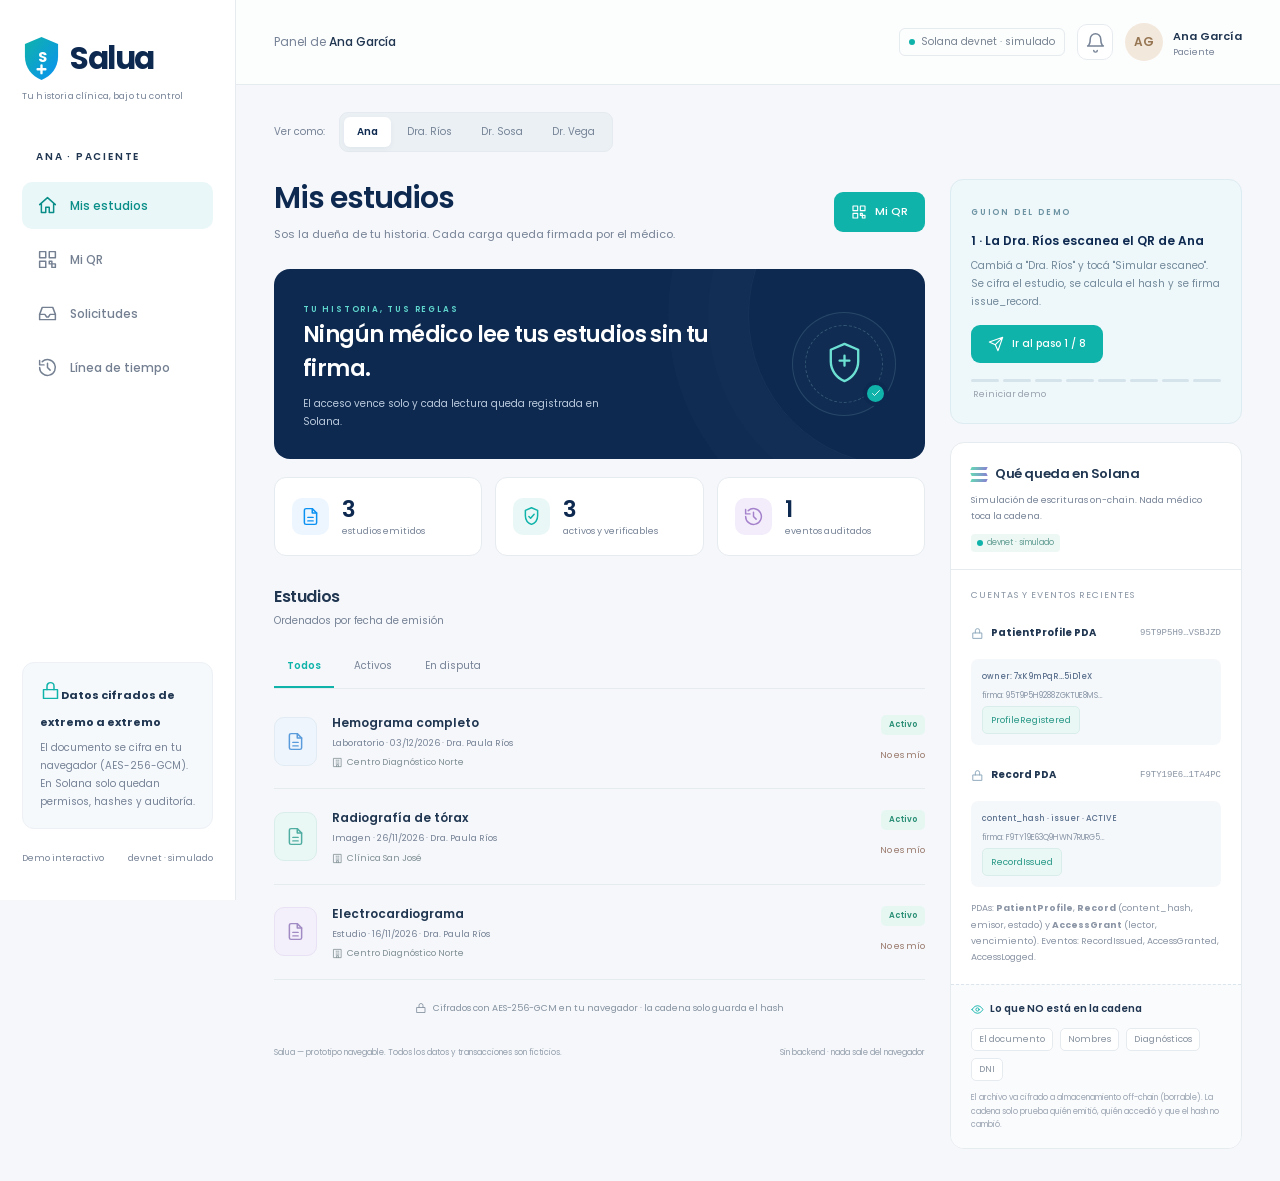
==== demo/index.html @ 9f6a24ac "feat(demo): add Salua clickable prototype for the jury" ====
<!doctype html>
<html lang="es">
<head>
  <meta charset="utf-8">
  <meta name="viewport" content="width=device-width, initial-scale=1">
  <meta name="theme-color" content="#0D2950">
  <meta name="description" content="Salua. Tu historia clínica, bajo tu control. Prototipo interactivo con datos ficticios.">
  <title>Salua · Tu historia clínica, bajo tu control</title>
  <link rel="preconnect" href="https://fonts.googleapis.com">
  <link rel="preconnect" href="https://fonts.gstatic.com" crossorigin>
  <link href="https://fonts.googleapis.com/css2?family=Poppins:wght@400;500;600;700;800&display=swap" rel="stylesheet">
  <link rel="stylesheet" href="styles.css">
  <script src="app.js" defer></script>
</head>
<body>
  <a class="skip-link" href="#main">Ir al contenido</a>
  <div id="app"></div>
  <div id="toast" role="status" aria-live="polite"></div>
  <dialog id="modal" aria-labelledby="modal-title"></dialog>
  <noscript>Activá JavaScript para recorrer el demo de Salua. No se envía ningún dato a un servidor.</noscript>
</body>
</html>
---- demo/styles.css ----
:root{--navy:#0D2950;--blue:#0B91F2;--teal:#0FB3AA;--ink:#203651;--muted:#778397;--line:#e6ebf0;--bg:#f5f7fa;--red:#bd4656;--shadow:0 8px 32px #183c6710;font-family:Poppins,Arial,sans-serif;color:var(--ink);font-size:14px;background:var(--bg)}
*{box-sizing:border-box}body{margin:0}button,input,select{font:inherit}button,a,input,select{-webkit-tap-highlight-color:transparent}button,a{touch-action:manipulation}button{cursor:pointer}button:disabled{cursor:wait;opacity:.6}a{color:var(--blue);text-decoration:none}button:focus-visible,a:focus-visible,summary:focus-visible{outline:3px solid var(--blue);outline-offset:4px}button{border:0}h1,h2,h3,p{margin:0}h1{font-size:30px;line-height:1.3;letter-spacing:-1px;color:var(--navy);font-weight:600}h2{font-size:18px;font-weight:600;letter-spacing:-.4px}h3{font-size:14px;font-weight:600}p{line-height:1.8}small{font-size:11px}svg{vertical-align:middle;flex-shrink:0}.icon{width:21px;height:21px;fill:none;stroke:currentColor;stroke-width:1.7;stroke-linecap:round;stroke-linejoin:round}.muted{color:var(--muted)}.eyebrow{font-size:10px;text-transform:uppercase;letter-spacing:1.8px;font-weight:600}.row{display:flex;align-items:center;gap:12px}.between{justify-content:space-between}.stack{display:grid;gap:16px}.spaced{margin-top:24px}.mono{font-family:Consolas,monospace;overflow-wrap:anywhere}.shell{display:grid;grid-template-columns:236px minmax(0,1fr);min-height:100vh}.sidebar{background:white;border-right:1px solid var(--line);padding:35px 22px;display:flex;flex-direction:column;position:sticky;top:0;height:100vh}.brand{display:flex;align-items:center;gap:9px;color:var(--navy);font-size:31px;font-weight:700;letter-spacing:-1.5px}.brand svg{width:39px;height:45px}.brand-tag{font-size:9px;color:var(--muted);letter-spacing:.15px;margin-top:8px}.workspace-label{margin:46px 14px 17px}.nav{display:grid;gap:7px}.nav button{display:flex;align-items:center;gap:12px;text-align:left;background:none;color:#748092;padding:13px 15px;border-radius:10px;font-size:12px;font-weight:500}.nav button.active{background:#eaf7f8;color:#098d88}.nav button:hover{background:#f0f6f9}.nav .count{margin-left:auto;border-radius:5px;padding:1px 6px;background:var(--teal);color:white;font-size:10px}.sidebar-bottom{margin-top:auto;padding-top:24px}.privacy-note{background:#f5f9fc;border:1px solid #edf1f5;padding:17px;border-radius:12px}.privacy-note .icon{color:var(--teal);margin-bottom:10px}.privacy-note p{font-size:10px;margin-top:7px;color:var(--muted)}.sidebar-foot{font-size:9px;color:var(--muted);display:flex;justify-content:space-between;margin-top:23px}.topbar{height:85px;background:#ffffffbd;border-bottom:1px solid var(--line);padding:0 38px;display:flex;align-items:center;justify-content:space-between;gap:14px}.topbar-title{font-size:12px;color:var(--muted)}.topbar-title strong{color:var(--ink);font-weight:500}.demo-badge{display:inline-flex;align-items:center;gap:6px;color:#788492;font-size:10px;border:1px solid var(--line);padding:5px 9px;border-radius:6px;white-space:nowrap}.dot{width:6px;height:6px;border-radius:100%;background:var(--teal);display:inline-block}.avatar{width:38px;height:38px;display:grid;place-items:center;background:#f3e8dc;color:#967652;border-radius:50%;font-size:12px;font-weight:600;flex-shrink:0}.avatar.doctor{background:#e7effd;color:#5682c0}.identity{display:flex;align-items:center;gap:10px}.identity strong{font-size:11px;font-weight:600}.identity small{display:block;color:var(--muted);font-size:9px}.icon-btn{width:36px;height:36px;border:1px solid var(--line);background:white;border-radius:10px;display:grid;place-items:center;color:var(--muted);position:relative}.notification-dot{position:absolute;right:6px;top:5px;background:var(--teal);width:7px;height:7px;border-radius:100%;border:2px solid white}.content{max-width:1540px;margin:auto;padding:27px 38px 32px}.role-bar{display:flex;align-items:center;gap:14px;margin-bottom:27px}.role-switch{display:flex;background:#eaf0f4;border:1px solid #e4eaf0;border-radius:9px;padding:4px;gap:3px;flex-wrap:wrap}.role-switch button{padding:7px 13px;border-radius:6px;background:transparent;font-size:10px;color:#768497;white-space:nowrap}.role-switch button.selected{color:var(--navy);background:white;box-shadow:0 2px 6px #10274e0b;font-weight:600}.role-label{font-size:10px;color:var(--muted)}.layout{display:grid;grid-template-columns:minmax(0,1fr) 292px;gap:25px;align-items:start}.main-column{min-width:0}.heading{display:flex;align-items:center;justify-content:space-between;gap:12px;margin-bottom:24px}.heading p{font-size:11px;color:var(--muted);margin-top:7px}.button{display:inline-flex;justify-content:center;align-items:center;gap:8px;padding:11px 17px;border-radius:9px;font-size:11px;font-weight:500;background:var(--navy);color:white;line-height:1.6}.button .icon{width:16px;height:16px}.button.teal{background:var(--teal)}.button.secondary{background:white;color:var(--ink);border:1px solid var(--line)}.button.light{background:#e9f8f7;color:#008e89}.button.danger{background:#fff1f2;color:var(--red)}.button:hover{filter:brightness(.96);transform:translateY(-1px)}.button.full{width:100%}.text-button{background:none;color:var(--blue);padding:5px 0;font-size:10px}.hero{border-radius:16px;background:var(--navy);padding:28px 29px;color:white;position:relative;overflow:hidden;min-height:172px;display:flex;align-items:center;justify-content:space-between;gap:20px}.hero:after{content:'';position:absolute;width:300px;height:300px;border:1px solid #ffffff0b;border-radius:50%;right:-125px;top:-105px;box-shadow:0 0 0 40px #ffffff03,0 0 0 80px #ffffff03}.hero h2{color:white;font-size:22px;line-height:1.55;letter-spacing:-.6px}.hero p{font-size:10px;color:#b9c9dc;max-width:300px;margin-top:9px}.hero .eyebrow{color:#60d8ce;font-size:8px;margin-bottom:12px}.shield-orbit{width:104px;height:104px;border-radius:50%;border:1px solid #a9e5e526;display:grid;place-items:center;position:relative;flex-shrink:0;background:#ffffff04}.shield-orbit:before{content:'';position:absolute;inset:12px;border:1px dashed #a9e5e53d;border-radius:50%}.shield-orbit>.icon{width:47px;height:47px;stroke:#6ce0d2;stroke-width:1.2}.shield-check{position:absolute;bottom:9px;right:7px;background:var(--teal);border:4px solid var(--navy);border-radius:50%;width:25px;height:25px;display:grid;place-items:center}.shield-check .icon{width:12px;height:12px}.stats{display:grid;grid-template-columns:repeat(3,1fr);gap:13px;margin:18px 0 28px}.stat{background:white;border:1px solid var(--line);border-radius:12px;padding:17px;display:flex;gap:13px;align-items:center}.stat-icon{background:#edf6ff;border-radius:10px;width:37px;height:37px;display:grid;place-items:center;color:var(--blue);flex-shrink:0}.stat:nth-child(2) .stat-icon{background:#e9f8f6;color:var(--teal)}.stat:nth-child(3) .stat-icon{background:#f3edfb;color:#a582cc}.stat strong{font-size:23px;line-height:1.3;font-weight:600;color:var(--navy)}.stat small{display:block;color:var(--muted);font-size:9px}.section-head{display:flex;align-items:center;justify-content:space-between;gap:12px;margin-bottom:17px}.section-head h2{font-size:16px}.section-head p{font-size:10px;color:var(--muted);margin-top:3px}.filter-bar{display:flex;align-items:center;gap:7px;border-bottom:1px solid var(--line);margin-bottom:5px}.filter{padding:11px 13px 12px;color:var(--muted);font-size:10px;background:none;border-bottom:2px solid transparent}.filter.active{color:var(--teal);border-color:var(--teal);font-weight:600}.record{display:flex;gap:15px;align-items:center;padding:19px 0;border-bottom:1px solid var(--line)}.record-icon{width:43px;height:49px;border:1px solid #e2ebf4;border-radius:10px;background:#eef5fd;display:grid;place-items:center;color:#5a9bdb;flex-shrink:0}.record-icon.teal{background:#eaf8f5;color:#50ada2;border-color:#d9eeea}.record-icon.purple{background:#f3effb;color:#a18bc4;border-color:#e9e1f4}.record-info{min-width:0;flex:1}.record-info h3{font-size:12px;line-height:1.6}.record-info p{font-size:9px;color:var(--muted);margin-top:3px}.record-info .origin{display:flex;align-items:center;gap:4px;font-size:9px;margin-top:5px;color:#819096}.origin .icon{width:11px;height:11px}.record-actions{display:grid;justify-items:end;gap:9px}.status{font-size:8px;font-weight:600;padding:4px 8px;border-radius:5px;display:inline-flex;align-items:center;gap:4px;letter-spacing:.25px;white-space:nowrap}.status.active{background:#e6f7f1;color:#298e75}.status.disputed{background:#fff4df;color:#b28530}.status.voided{background:#edf0f3;color:#88919e}.status.denied,.status.expired{background:#fcebef;color:#b9475c}.record-actions .text-button{font-size:9px;color:#9a7a6d}.card{border:1px solid var(--line);background:white;border-radius:13px;padding:23px;box-shadow:0 2px 5px #15396202}.security-strip{font-size:9px;color:#8592a0;display:flex;align-items:center;justify-content:center;gap:6px;margin-top:20px}.security-strip .icon{width:12px;height:12px}.rail{display:grid;gap:18px}.chain-card{background:white;border:1px solid var(--line);border-radius:14px;overflow:hidden}.chain-head{padding:21px 20px 17px;border-bottom:1px solid var(--line)}.chain-head h2{font-size:13px;display:flex;align-items:center;gap:8px}.solana{display:grid;gap:3px;width:16px}.solana i{height:3px;background:linear-gradient(100deg,#66d7b5,#8883d2);transform:skew(-25deg)}.solana i:nth-child(2){transform:skew(25deg)}.chain-head p{font-size:9px;color:var(--muted);margin-top:8px}.network{font-size:8px;color:#629d93;background:#edf8f4;border-radius:4px;padding:3px 6px;display:inline-flex;gap:4px;align-items:center;margin-top:10px}.chain-body{padding:19px 20px}.chain-subtitle{font-size:9px;letter-spacing:1px;color:#8995a4;text-transform:uppercase;margin-bottom:14px}.chain-row{display:flex;align-items:center;justify-content:space-between;gap:8px;font-size:10px;padding:9px 0}.chain-row .icon{width:13px;height:13px;color:#8aa5b9}.chain-row .mono{font-size:9px;color:#8994a3}.hash-box{background:#f5f8fb;padding:11px;border-radius:7px;margin:9px 0 13px;font-size:8px;color:#8a97a8;line-height:1.8}.hash-box strong{display:block;color:#5a708d;font-weight:500;margin-bottom:4px}.event-pill{background:#eaf8f5;border:1px solid #d9eeea;color:#289887;display:inline-block;padding:5px 8px;border-radius:5px;font-size:9px;margin:3px 2px 0 0}.chain-outside{border-top:1px dashed #dce4ec;padding:16px 20px;background:#fafbfd}.chain-outside h3{font-size:10px;display:flex;align-items:center;gap:6px}.chain-outside h3 .icon{width:13px;height:13px;color:var(--teal)}.excluded{display:flex;flex-wrap:wrap;gap:7px;margin-top:11px}.excluded span{font-size:9px;color:#87929f;background:white;border:1px solid var(--line);border-radius:5px;padding:4px 7px}.chain-outside p{font-size:8px;color:#9ba5b2;line-height:1.7;margin-top:10px}.chain-caption{font-size:9px;color:#8b95a5;line-height:1.8;margin-top:12px}.guide{background:#eef7fa;border:1px solid #ddecf1;border-radius:13px;padding:20px}.guide .eyebrow{font-size:8px;color:#6b93a2}.guide h3{font-size:12px;margin:11px 0 7px;color:var(--navy)}.guide p{font-size:10px;color:#738a9b;line-height:1.8}.guide .button{margin-top:14px;font-size:10px}.guide-track{display:flex;gap:4px;margin-top:16px}.guide-track i{height:3px;flex:1;border-radius:2px;background:#d5e3eb}.guide-track i.done{background:var(--teal)}.reset{font-size:9px;color:#98a3ae;text-align:center;background:none;padding:2px}.footer{font-size:8px;color:#95a0ad;display:flex;justify-content:space-between;margin-top:31px;gap:12px}.request-banner{margin:16px 0;background:#eaf8f5;border:1px solid #cbeae3;border-radius:10px;padding:13px 16px;display:flex;align-items:center;gap:12px}.request-banner p{font-size:10px;flex:1}.request-banner .icon{color:var(--teal);width:19px}.qr-grid{display:grid;grid-template-columns:1fr 1fr;gap:20px}.qr-card{text-align:center}.qr-code{width:190px;height:190px;margin:22px auto 12px;padding:10px;border:1px solid var(--line);border-radius:12px;background:white;display:grid;place-items:center}.qr-code svg{width:100%;height:100%}.short-code{font-size:29px;letter-spacing:7px;font-weight:600;color:var(--navy);margin:15px 0 8px}.timer-pill{display:inline-flex;align-items:center;gap:6px;background:#eaf8f6;color:#279687;font-size:10px;padding:6px 10px;border-radius:8px}.wallet{background:#f5f8fb;border-radius:8px;padding:14px;font-size:10px;color:#678098;margin-top:19px;text-align:left}.wallet .mono{display:block;font-size:10px;margin-top:6px;line-height:1.8}.info-list{list-style:none;padding:0;margin:20px 0;display:grid;gap:22px}.info-list li{display:flex;align-items:flex-start;gap:12px}.step-number{width:24px;height:24px;display:grid;place-items:center;border-radius:50%;background:#eaf5fb;color:var(--blue);font-size:10px;flex-shrink:0}.info-list h3{font-size:11px}.info-list p{font-size:10px;color:var(--muted);margin-top:4px}.notice{padding:13px 15px;border-radius:9px;background:#eef7fd;color:#51779a;font-size:10px;line-height:1.8;display:flex;align-items:flex-start;gap:10px}.notice.warning{background:#fff5e6;color:#a57c36}.notice.error{background:#fff0f2;color:var(--red)}.notice.success{background:#e9f8f3;color:#2d9380}.notice .icon{width:17px;height:17px;margin-top:2px}.form-label{display:block;font-size:11px;font-weight:500;margin:17px 0 9px}input,select{width:100%;border:1px solid #dbe5ed;border-radius:8px;background:#fafcfd;padding:12px 13px;color:var(--navy);font-size:12px}input:focus,select:focus{outline:2px solid #0b91f240;border-color:var(--blue)}.scan-box{margin:20px 0;border:1px dashed #a9cadf;border-radius:12px;text-align:center;padding:30px 18px;background:#f8fbfd}.scan-box>.icon{width:45px;height:45px;color:#83aac9;margin-bottom:12px}.scan-box p{font-size:10px;color:var(--muted);margin:8px 0 18px}.patient-match{padding:13px;background:#f2faf7;border:1px solid #d8eee5;border-radius:9px;display:flex;align-items:center;gap:12px}.patient-match p{font-size:10px;color:var(--muted)}.sample-choice{display:flex;align-items:center;gap:12px;width:100%;padding:16px;border:1px dashed #adcfdf;border-radius:10px;background:#f6fbfd;text-align:left;color:var(--ink);margin:15px 0}.sample-choice .icon{color:var(--blue);width:30px;height:30px}.sample-choice strong{font-size:11px;display:block}.sample-choice small{font-size:9px;color:var(--muted)}.sample-choice.chosen{border-style:solid;border-color:var(--teal);background:#f0fbf8}.processing{padding:18px;background:#f8fbfd;border:1px solid var(--line);border-radius:10px;margin-top:16px}.processing-step{font-size:11px;display:flex;gap:9px;align-items:center;padding:9px 0;color:var(--muted)}.processing-step.current{color:var(--blue)}.processing-step.complete{color:#23967f}.processing-step .icon{width:16px;height:16px}.spinner{width:15px;height:15px;border:2px solid #cee5f4;border-top-color:var(--blue);border-radius:50%;animation:spin .7s linear infinite;flex-shrink:0}@keyframes spin{to{transform:rotate(360deg)}}.request-card{padding:21px;border:1px solid var(--line);background:white;border-radius:12px}.request-card .identity strong{font-size:12px}.request-card .identity small{font-size:10px;margin-top:3px}.request-card .record-reference{font-size:11px;margin:18px 0 12px;padding:12px;background:#f7f9fb;border-radius:7px}.durations{display:flex;gap:7px;margin:10px 0 17px}.duration{flex:1;padding:9px;border:1px solid var(--line);border-radius:7px;background:white;color:var(--muted);font-size:11px}.duration.selected{color:#058e86;background:#eaf9f5;border-color:#7dcdc0}.empty{padding:40px 25px;text-align:center;background:white;border:1px solid var(--line);border-radius:12px}.empty>.icon{width:35px;height:35px;color:var(--teal);margin-bottom:16px}.empty h3{margin-bottom:9px}.empty p{font-size:11px;color:var(--muted);max-width:350px;margin:auto}.empty .button{margin-top:20px}.timeline{padding:4px 0}.timeline-item{position:relative;display:flex;gap:17px;padding-bottom:24px}.timeline-item:not(:last-child):before{content:'';position:absolute;width:1px;background:var(--line);left:17px;top:35px;bottom:0}.timeline-icon{width:35px;height:35px;background:#eaf8f5;color:var(--teal);border-radius:50%;display:grid;place-items:center;flex-shrink:0}.timeline-icon .icon{width:15px;height:15px}.timeline-content{flex:1;padding-top:4px}.timeline-content h3{font-size:11px}.timeline-content p{font-size:10px;color:var(--muted);margin:4px 0}.timeline-content time{font-size:9px;color:#96a2b0}.timeline-content .text-button{display:block;font-size:9px}.viewer-top{display:flex;justify-content:space-between;align-items:center;gap:12px;margin-bottom:16px}.viewer-top h2{font-size:15px}.document{position:relative;background:white;border:1px solid #dee5ed;border-radius:8px;overflow:hidden;max-width:680px;margin:18px auto;user-select:none}.document img{display:block;width:100%;pointer-events:none}.watermarks{position:absolute;inset:0;display:flex;flex-direction:column;justify-content:space-around;overflow:hidden;pointer-events:none}.watermarks span{font-size:13px;font-weight:600;color:#0d295024;transform:rotate(-24deg);white-space:nowrap;text-align:center}.document-footer{position:absolute;bottom:0;left:0;right:0;background:#eaf3fce8;text-align:center;font-size:8px;color:#477295;padding:8px}.issuer-details{display:grid;grid-template-columns:1fr 1fr;gap:15px;background:#f7fafc;padding:17px;border-radius:9px;margin-top:15px}.issuer-details dt{font-size:9px;color:var(--muted);margin-bottom:5px}.issuer-details dd{margin:0;font-size:10px}.integrity-block{padding:40px 20px;background:#fff4f5;border:1px solid #f0c7d1;border-radius:10px;text-align:center;margin:18px 0}.integrity-block .icon{width:40px;height:40px;color:var(--red);margin-bottom:14px}.integrity-block h2{color:var(--red);font-size:19px}.integrity-block p{font-size:11px;color:#9a6671;margin-top:10px}.demo-tools{margin-top:20px;border-top:1px solid var(--line);padding-top:16px}.demo-tools summary{cursor:pointer;font-size:10px;color:#8c98a8}.demo-tools .row{margin-top:13px;flex-wrap:wrap}.check-label{display:flex;align-items:center;gap:8px;font-size:10px;color:var(--red)}.check-label input{width:16px;height:16px;accent-color:var(--red)}.access-card{margin-top:17px;padding:15px;background:#f5fafc;border-radius:9px;font-size:10px}.access-card .button{margin-top:12px}.verified{color:#219c90;font-size:9px;display:inline-flex;align-items:center;gap:4px}.verified .icon{width:12px;height:12px}.skip-link{position:fixed;top:-60px;left:12px;background:var(--navy);color:white;padding:12px;z-index:100}.skip-link:focus{top:12px}#toast{position:fixed;bottom:24px;left:50%;transform:translate(-50%,20px);opacity:0;pointer-events:none;transition:.25s;background:var(--navy);color:white;border-radius:11px;padding:14px 20px;box-shadow:var(--shadow);z-index:100;font-size:11px;width:max-content;max-width:calc(100vw - 30px)}#toast.visible{opacity:1;transform:translate(-50%,0)}dialog{border:1px solid var(--line);border-radius:16px;padding:27px;max-width:530px;width:calc(100% - 30px);color:var(--ink);box-shadow:0 25px 100px #0d295033}dialog::backdrop{background:#0d295066;backdrop-filter:blur(4px)}dialog h2{margin-bottom:14px}dialog p{font-size:11px}dialog .row{margin-top:20px;justify-content:flex-end}dialog pre{white-space:pre-wrap;overflow-wrap:anywhere;font-size:10px;background:#f5f8fb;padding:15px;border-radius:8px;max-height:45vh;overflow:auto}dialog a{font-size:10px}.mobile-brand{display:none}.session-note{font-size:9px;color:var(--muted);line-height:1.8;margin-top:12px}.new-tag{font-size:8px;color:var(--blue);margin-left:7px}.link-inline{background:none;font-size:10px;color:var(--blue);padding:0}.mobile-chain{display:none}
@media(min-width:1600px){.content{padding-top:37px}.layout{grid-template-columns:minmax(0,1fr) 320px;gap:32px}.hero{min-height:190px}.record{padding:23px 0}}
@media(max-width:1200px){.shell{grid-template-columns:198px minmax(0,1fr)}.sidebar{padding:30px 15px}.content{padding:25px}.topbar{padding:0 25px}.layout{grid-template-columns:minmax(0,1fr) 252px;gap:18px}.chain-body,.chain-head{padding:17px 15px}.chain-outside{padding:15px}.stat{padding:13px;gap:8px}.stat-icon{width:30px;height:30px}.stat small{font-size:8px}.hero{padding:23px}.hero h2{font-size:20px}.qr-grid{grid-template-columns:1fr}.role-switch button{padding:7px 10px}}
@media(max-width:1020px){.shell{grid-template-columns:180px minmax(0,1fr)}.sidebar{padding:27px 12px}.brand{font-size:27px}.brand-tag{font-size:8px}.layout{grid-template-columns:1fr}.rail{grid-template-columns:1fr 1fr;align-items:start;margin-top:8px}.rail .reset{grid-column:1/-1}.chain-card{grid-row:span 2}.guide{position:sticky;top:20px}.role-bar{gap:8px}.role-label{display:none}.qr-grid{grid-template-columns:1fr 1fr}.heading h1{font-size:27px}.content{max-width:900px}.topbar-title{font-size:10px}}
@media(max-width:700px){.shell{display:block}.sidebar{position:fixed;top:auto;bottom:0;height:66px;width:100%;z-index:30;padding:5px 7px 7px;border-top:1px solid var(--line);border-right:0;background:#fffffff5;backdrop-filter:blur(15px)}.sidebar>.brand,.sidebar>.brand-tag,.workspace-label,.sidebar-bottom{display:none}.nav{display:flex;justify-content:space-around;gap:0;height:100%}.nav button{flex-direction:column;justify-content:center;gap:3px;padding:5px 9px;font-size:8px;position:relative;flex:1;max-width:130px}.nav button .icon{width:20px;height:20px}.nav .count{position:absolute;top:1px;right:23%;font-size:7px}.topbar{height:73px;padding:0 19px;background:white}.topbar-title{display:none}.mobile-brand{display:flex;font-size:26px}.mobile-brand svg{width:31px;height:36px}.topbar .identity strong{font-size:9px}.topbar .identity small{font-size:8px}.topbar .identity{gap:7px}.topbar .avatar{width:31px;height:31px;font-size:10px}.topbar .demo-badge{display:none}.topbar>.row{gap:10px}.icon-btn{width:32px;height:32px}.content{padding:20px 18px 89px}.role-bar{margin-bottom:24px;display:block}.role-switch{width:100%;justify-content:space-between;gap:0;padding:4px}.role-switch button{font-size:9px;padding:7px 9px;flex:1}.heading{margin-bottom:19px;align-items:flex-start}.heading h1{font-size:26px}.heading p{font-size:10px;max-width:235px}.heading>.button{padding:10px;font-size:10px;white-space:nowrap}.hero{padding:22px;min-height:166px;gap:10px}.hero h2{font-size:20px}.hero p{font-size:9px;max-width:225px}.hero .eyebrow{font-size:7px;letter-spacing:1.3px}.shield-orbit{width:76px;height:76px}.shield-orbit>.icon{width:34px;height:34px}.shield-orbit:before{inset:8px}.shield-check{bottom:2px;right:2px;width:22px;height:22px}.stats{gap:8px;margin:14px 0 25px}.stat{padding:12px 10px;display:block}.stat-icon{width:26px;height:26px;border-radius:7px;margin-bottom:9px}.stat-icon .icon{width:16px;height:16px}.stat strong{font-size:23px}.stat small{font-size:8px;line-height:1.5}.section-head h2{font-size:15px}.record{gap:11px;padding:18px 0}.record-icon{width:35px;height:42px;border-radius:8px}.record-icon .icon{width:19px}.record-info h3{font-size:10px}.record-info p{font-size:8px}.record-info .origin{font-size:8px}.record-actions{gap:7px}.status{font-size:7px;padding:4px 6px}.record-actions .text-button{font-size:8px}.filter{padding:10px 12px;font-size:9px}.footer{flex-direction:column;gap:7px;font-size:8px;margin-top:24px}.rail{grid-template-columns:1fr;gap:15px;margin-top:16px}.guide{position:static;grid-row:1;padding:18px}.chain-card{grid-row:auto}.guide h3{margin-top:8px}.chain-head{padding:18px}.chain-body{padding:15px 18px}.chain-outside{padding:16px 18px}.chain-head h2{font-size:14px}.chain-row{font-size:11px}.chain-row .mono{font-size:10px}.hash-box{font-size:10px}.guide p{font-size:11px}.qr-grid{grid-template-columns:1fr}.card{padding:19px}.request-card{padding:17px}.request-card>.row.between{align-items:flex-start;gap:5px}.request-card .identity strong{font-size:10px}.request-card .identity small{font-size:8px}.request-card .identity{gap:9px}.viewer-top{align-items:flex-start}.viewer-top h2{font-size:13px}.viewer-top .timer-pill{font-size:8px;white-space:nowrap}.issuer-details{gap:12px;padding:13px}.issuer-details dd{font-size:9px}.watermarks span{font-size:9px}.document-footer{font-size:6px;padding:5px}.request-banner{padding:12px}.request-banner .button{font-size:9px;padding:8px 10px}.security-strip{font-size:8px}.mobile-chain{display:inline-flex;font-size:9px;margin-left:auto;background:none;color:#8393a4;align-items:center;gap:5px}.mobile-chain .icon{width:12px;height:12px}#toast{bottom:80px}.short-code{font-size:30px}.notice{font-size:10px}.new-tag{font-size:7px;margin-left:3px}}
@media(prefers-reduced-motion:reduce){*,*:before,*:after{animation-duration:.01ms!important;transition:none!important;scroll-behavior:auto!important}}
@media print{body{display:none}}
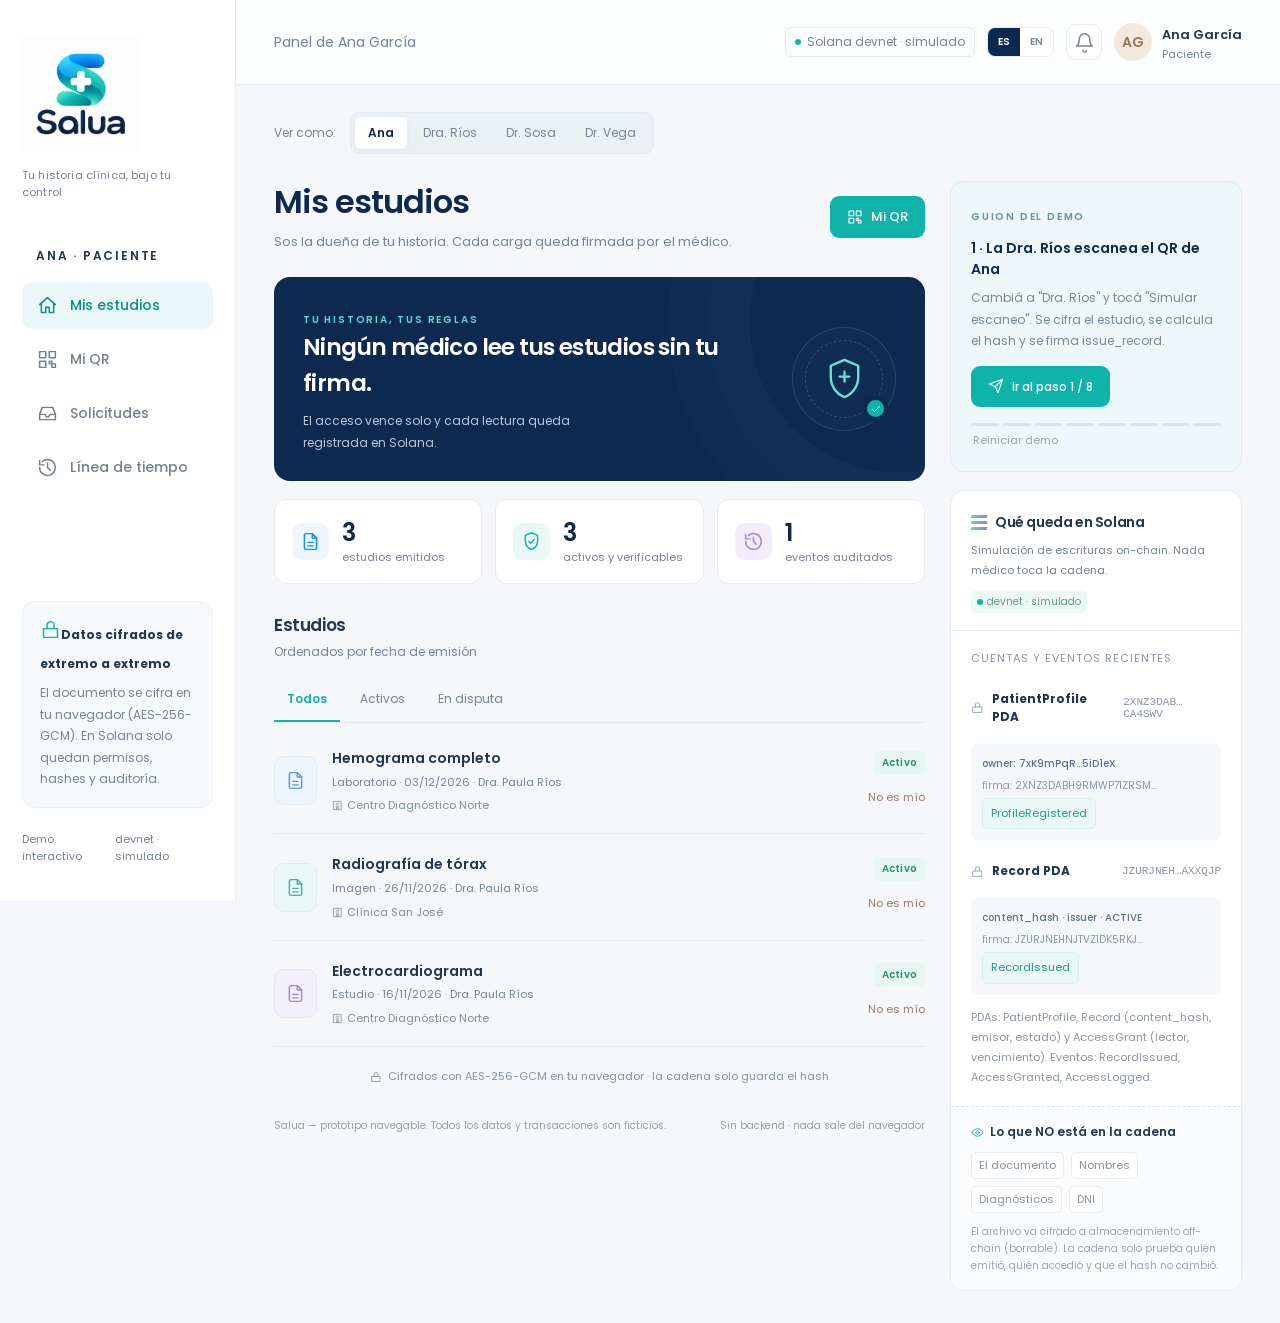
==== commit 91b2f7cc: "feat(demo): add real logo, ES/EN switch and larger type" ====
--- a/demo/index.html
+++ b/demo/index.html
@@ -6,6 +6,7 @@
   <meta name="theme-color" content="#0D2950">
   <meta name="description" content="Salua. Tu historia clínica, bajo tu control. Prototipo interactivo con datos ficticios.">
   <title>Salua · Tu historia clínica, bajo tu control</title>
+  <link rel="icon" type="image/jpeg" href="assets/logo-salua.jpeg">
   <link rel="preconnect" href="https://fonts.googleapis.com">
   <link rel="preconnect" href="https://fonts.gstatic.com" crossorigin>
   <link href="https://fonts.googleapis.com/css2?family=Poppins:wght@400;500;600;700;800&display=swap" rel="stylesheet">
@@ -13,7 +14,7 @@
   <script src="app.js" defer></script>
 </head>
 <body>
-  <a class="skip-link" href="#main">Ir al contenido</a>
+  <a class="skip-link" href="#main" id="skipLink">Ir al contenido</a>
   <div id="app"></div>
   <div id="toast" role="status" aria-live="polite"></div>
   <dialog id="modal" aria-labelledby="modal-title"></dialog>
--- a/demo/styles.css
+++ b/demo/styles.css
@@ -1,8 +1,9 @@
-:root{--navy:#0D2950;--blue:#0B91F2;--teal:#0FB3AA;--ink:#203651;--muted:#778397;--line:#e6ebf0;--bg:#f5f7fa;--red:#bd4656;--shadow:0 8px 32px #183c6710;font-family:Poppins,Arial,sans-serif;color:var(--ink);font-size:14px;background:var(--bg)}
-*{box-sizing:border-box}body{margin:0}button,input,select{font:inherit}button,a,input,select{-webkit-tap-highlight-color:transparent}button,a{touch-action:manipulation}button{cursor:pointer}button:disabled{cursor:wait;opacity:.6}a{color:var(--blue);text-decoration:none}button:focus-visible,a:focus-visible,summary:focus-visible{outline:3px solid var(--blue);outline-offset:4px}button{border:0}h1,h2,h3,p{margin:0}h1{font-size:30px;line-height:1.3;letter-spacing:-1px;color:var(--navy);font-weight:600}h2{font-size:18px;font-weight:600;letter-spacing:-.4px}h3{font-size:14px;font-weight:600}p{line-height:1.8}small{font-size:11px}svg{vertical-align:middle;flex-shrink:0}.icon{width:21px;height:21px;fill:none;stroke:currentColor;stroke-width:1.7;stroke-linecap:round;stroke-linejoin:round}.muted{color:var(--muted)}.eyebrow{font-size:10px;text-transform:uppercase;letter-spacing:1.8px;font-weight:600}.row{display:flex;align-items:center;gap:12px}.between{justify-content:space-between}.stack{display:grid;gap:16px}.spaced{margin-top:24px}.mono{font-family:Consolas,monospace;overflow-wrap:anywhere}.shell{display:grid;grid-template-columns:236px minmax(0,1fr);min-height:100vh}.sidebar{background:white;border-right:1px solid var(--line);padding:35px 22px;display:flex;flex-direction:column;position:sticky;top:0;height:100vh}.brand{display:flex;align-items:center;gap:9px;color:var(--navy);font-size:31px;font-weight:700;letter-spacing:-1.5px}.brand svg{width:39px;height:45px}.brand-tag{font-size:9px;color:var(--muted);letter-spacing:.15px;margin-top:8px}.workspace-label{margin:46px 14px 17px}.nav{display:grid;gap:7px}.nav button{display:flex;align-items:center;gap:12px;text-align:left;background:none;color:#748092;padding:13px 15px;border-radius:10px;font-size:12px;font-weight:500}.nav button.active{background:#eaf7f8;color:#098d88}.nav button:hover{background:#f0f6f9}.nav .count{margin-left:auto;border-radius:5px;padding:1px 6px;background:var(--teal);color:white;font-size:10px}.sidebar-bottom{margin-top:auto;padding-top:24px}.privacy-note{background:#f5f9fc;border:1px solid #edf1f5;padding:17px;border-radius:12px}.privacy-note .icon{color:var(--teal);margin-bottom:10px}.privacy-note p{font-size:10px;margin-top:7px;color:var(--muted)}.sidebar-foot{font-size:9px;color:var(--muted);display:flex;justify-content:space-between;margin-top:23px}.topbar{height:85px;background:#ffffffbd;border-bottom:1px solid var(--line);padding:0 38px;display:flex;align-items:center;justify-content:space-between;gap:14px}.topbar-title{font-size:12px;color:var(--muted)}.topbar-title strong{color:var(--ink);font-weight:500}.demo-badge{display:inline-flex;align-items:center;gap:6px;color:#788492;font-size:10px;border:1px solid var(--line);padding:5px 9px;border-radius:6px;white-space:nowrap}.dot{width:6px;height:6px;border-radius:100%;background:var(--teal);display:inline-block}.avatar{width:38px;height:38px;display:grid;place-items:center;background:#f3e8dc;color:#967652;border-radius:50%;font-size:12px;font-weight:600;flex-shrink:0}.avatar.doctor{background:#e7effd;color:#5682c0}.identity{display:flex;align-items:center;gap:10px}.identity strong{font-size:11px;font-weight:600}.identity small{display:block;color:var(--muted);font-size:9px}.icon-btn{width:36px;height:36px;border:1px solid var(--line);background:white;border-radius:10px;display:grid;place-items:center;color:var(--muted);position:relative}.notification-dot{position:absolute;right:6px;top:5px;background:var(--teal);width:7px;height:7px;border-radius:100%;border:2px solid white}.content{max-width:1540px;margin:auto;padding:27px 38px 32px}.role-bar{display:flex;align-items:center;gap:14px;margin-bottom:27px}.role-switch{display:flex;background:#eaf0f4;border:1px solid #e4eaf0;border-radius:9px;padding:4px;gap:3px;flex-wrap:wrap}.role-switch button{padding:7px 13px;border-radius:6px;background:transparent;font-size:10px;color:#768497;white-space:nowrap}.role-switch button.selected{color:var(--navy);background:white;box-shadow:0 2px 6px #10274e0b;font-weight:600}.role-label{font-size:10px;color:var(--muted)}.layout{display:grid;grid-template-columns:minmax(0,1fr) 292px;gap:25px;align-items:start}.main-column{min-width:0}.heading{display:flex;align-items:center;justify-content:space-between;gap:12px;margin-bottom:24px}.heading p{font-size:11px;color:var(--muted);margin-top:7px}.button{display:inline-flex;justify-content:center;align-items:center;gap:8px;padding:11px 17px;border-radius:9px;font-size:11px;font-weight:500;background:var(--navy);color:white;line-height:1.6}.button .icon{width:16px;height:16px}.button.teal{background:var(--teal)}.button.secondary{background:white;color:var(--ink);border:1px solid var(--line)}.button.light{background:#e9f8f7;color:#008e89}.button.danger{background:#fff1f2;color:var(--red)}.button:hover{filter:brightness(.96);transform:translateY(-1px)}.button.full{width:100%}.text-button{background:none;color:var(--blue);padding:5px 0;font-size:10px}.hero{border-radius:16px;background:var(--navy);padding:28px 29px;color:white;position:relative;overflow:hidden;min-height:172px;display:flex;align-items:center;justify-content:space-between;gap:20px}.hero:after{content:'';position:absolute;width:300px;height:300px;border:1px solid #ffffff0b;border-radius:50%;right:-125px;top:-105px;box-shadow:0 0 0 40px #ffffff03,0 0 0 80px #ffffff03}.hero h2{color:white;font-size:22px;line-height:1.55;letter-spacing:-.6px}.hero p{font-size:10px;color:#b9c9dc;max-width:300px;margin-top:9px}.hero .eyebrow{color:#60d8ce;font-size:8px;margin-bottom:12px}.shield-orbit{width:104px;height:104px;border-radius:50%;border:1px solid #a9e5e526;display:grid;place-items:center;position:relative;flex-shrink:0;background:#ffffff04}.shield-orbit:before{content:'';position:absolute;inset:12px;border:1px dashed #a9e5e53d;border-radius:50%}.shield-orbit>.icon{width:47px;height:47px;stroke:#6ce0d2;stroke-width:1.2}.shield-check{position:absolute;bottom:9px;right:7px;background:var(--teal);border:4px solid var(--navy);border-radius:50%;width:25px;height:25px;display:grid;place-items:center}.shield-check .icon{width:12px;height:12px}.stats{display:grid;grid-template-columns:repeat(3,1fr);gap:13px;margin:18px 0 28px}.stat{background:white;border:1px solid var(--line);border-radius:12px;padding:17px;display:flex;gap:13px;align-items:center}.stat-icon{background:#edf6ff;border-radius:10px;width:37px;height:37px;display:grid;place-items:center;color:var(--blue);flex-shrink:0}.stat:nth-child(2) .stat-icon{background:#e9f8f6;color:var(--teal)}.stat:nth-child(3) .stat-icon{background:#f3edfb;color:#a582cc}.stat strong{font-size:23px;line-height:1.3;font-weight:600;color:var(--navy)}.stat small{display:block;color:var(--muted);font-size:9px}.section-head{display:flex;align-items:center;justify-content:space-between;gap:12px;margin-bottom:17px}.section-head h2{font-size:16px}.section-head p{font-size:10px;color:var(--muted);margin-top:3px}.filter-bar{display:flex;align-items:center;gap:7px;border-bottom:1px solid var(--line);margin-bottom:5px}.filter{padding:11px 13px 12px;color:var(--muted);font-size:10px;background:none;border-bottom:2px solid transparent}.filter.active{color:var(--teal);border-color:var(--teal);font-weight:600}.record{display:flex;gap:15px;align-items:center;padding:19px 0;border-bottom:1px solid var(--line)}.record-icon{width:43px;height:49px;border:1px solid #e2ebf4;border-radius:10px;background:#eef5fd;display:grid;place-items:center;color:#5a9bdb;flex-shrink:0}.record-icon.teal{background:#eaf8f5;color:#50ada2;border-color:#d9eeea}.record-icon.purple{background:#f3effb;color:#a18bc4;border-color:#e9e1f4}.record-info{min-width:0;flex:1}.record-info h3{font-size:12px;line-height:1.6}.record-info p{font-size:9px;color:var(--muted);margin-top:3px}.record-info .origin{display:flex;align-items:center;gap:4px;font-size:9px;margin-top:5px;color:#819096}.origin .icon{width:11px;height:11px}.record-actions{display:grid;justify-items:end;gap:9px}.status{font-size:8px;font-weight:600;padding:4px 8px;border-radius:5px;display:inline-flex;align-items:center;gap:4px;letter-spacing:.25px;white-space:nowrap}.status.active{background:#e6f7f1;color:#298e75}.status.disputed{background:#fff4df;color:#b28530}.status.voided{background:#edf0f3;color:#88919e}.status.denied,.status.expired{background:#fcebef;color:#b9475c}.record-actions .text-button{font-size:9px;color:#9a7a6d}.card{border:1px solid var(--line);background:white;border-radius:13px;padding:23px;box-shadow:0 2px 5px #15396202}.security-strip{font-size:9px;color:#8592a0;display:flex;align-items:center;justify-content:center;gap:6px;margin-top:20px}.security-strip .icon{width:12px;height:12px}.rail{display:grid;gap:18px}.chain-card{background:white;border:1px solid var(--line);border-radius:14px;overflow:hidden}.chain-head{padding:21px 20px 17px;border-bottom:1px solid var(--line)}.chain-head h2{font-size:13px;display:flex;align-items:center;gap:8px}.solana{display:grid;gap:3px;width:16px}.solana i{height:3px;background:linear-gradient(100deg,#66d7b5,#8883d2);transform:skew(-25deg)}.solana i:nth-child(2){transform:skew(25deg)}.chain-head p{font-size:9px;color:var(--muted);margin-top:8px}.network{font-size:8px;color:#629d93;background:#edf8f4;border-radius:4px;padding:3px 6px;display:inline-flex;gap:4px;align-items:center;margin-top:10px}.chain-body{padding:19px 20px}.chain-subtitle{font-size:9px;letter-spacing:1px;color:#8995a4;text-transform:uppercase;margin-bottom:14px}.chain-row{display:flex;align-items:center;justify-content:space-between;gap:8px;font-size:10px;padding:9px 0}.chain-row .icon{width:13px;height:13px;color:#8aa5b9}.chain-row .mono{font-size:9px;color:#8994a3}.hash-box{background:#f5f8fb;padding:11px;border-radius:7px;margin:9px 0 13px;font-size:8px;color:#8a97a8;line-height:1.8}.hash-box strong{display:block;color:#5a708d;font-weight:500;margin-bottom:4px}.event-pill{background:#eaf8f5;border:1px solid #d9eeea;color:#289887;display:inline-block;padding:5px 8px;border-radius:5px;font-size:9px;margin:3px 2px 0 0}.chain-outside{border-top:1px dashed #dce4ec;padding:16px 20px;background:#fafbfd}.chain-outside h3{font-size:10px;display:flex;align-items:center;gap:6px}.chain-outside h3 .icon{width:13px;height:13px;color:var(--teal)}.excluded{display:flex;flex-wrap:wrap;gap:7px;margin-top:11px}.excluded span{font-size:9px;color:#87929f;background:white;border:1px solid var(--line);border-radius:5px;padding:4px 7px}.chain-outside p{font-size:8px;color:#9ba5b2;line-height:1.7;margin-top:10px}.chain-caption{font-size:9px;color:#8b95a5;line-height:1.8;margin-top:12px}.guide{background:#eef7fa;border:1px solid #ddecf1;border-radius:13px;padding:20px}.guide .eyebrow{font-size:8px;color:#6b93a2}.guide h3{font-size:12px;margin:11px 0 7px;color:var(--navy)}.guide p{font-size:10px;color:#738a9b;line-height:1.8}.guide .button{margin-top:14px;font-size:10px}.guide-track{display:flex;gap:4px;margin-top:16px}.guide-track i{height:3px;flex:1;border-radius:2px;background:#d5e3eb}.guide-track i.done{background:var(--teal)}.reset{font-size:9px;color:#98a3ae;text-align:center;background:none;padding:2px}.footer{font-size:8px;color:#95a0ad;display:flex;justify-content:space-between;margin-top:31px;gap:12px}.request-banner{margin:16px 0;background:#eaf8f5;border:1px solid #cbeae3;border-radius:10px;padding:13px 16px;display:flex;align-items:center;gap:12px}.request-banner p{font-size:10px;flex:1}.request-banner .icon{color:var(--teal);width:19px}.qr-grid{display:grid;grid-template-columns:1fr 1fr;gap:20px}.qr-card{text-align:center}.qr-code{width:190px;height:190px;margin:22px auto 12px;padding:10px;border:1px solid var(--line);border-radius:12px;background:white;display:grid;place-items:center}.qr-code svg{width:100%;height:100%}.short-code{font-size:29px;letter-spacing:7px;font-weight:600;color:var(--navy);margin:15px 0 8px}.timer-pill{display:inline-flex;align-items:center;gap:6px;background:#eaf8f6;color:#279687;font-size:10px;padding:6px 10px;border-radius:8px}.wallet{background:#f5f8fb;border-radius:8px;padding:14px;font-size:10px;color:#678098;margin-top:19px;text-align:left}.wallet .mono{display:block;font-size:10px;margin-top:6px;line-height:1.8}.info-list{list-style:none;padding:0;margin:20px 0;display:grid;gap:22px}.info-list li{display:flex;align-items:flex-start;gap:12px}.step-number{width:24px;height:24px;display:grid;place-items:center;border-radius:50%;background:#eaf5fb;color:var(--blue);font-size:10px;flex-shrink:0}.info-list h3{font-size:11px}.info-list p{font-size:10px;color:var(--muted);margin-top:4px}.notice{padding:13px 15px;border-radius:9px;background:#eef7fd;color:#51779a;font-size:10px;line-height:1.8;display:flex;align-items:flex-start;gap:10px}.notice.warning{background:#fff5e6;color:#a57c36}.notice.error{background:#fff0f2;color:var(--red)}.notice.success{background:#e9f8f3;color:#2d9380}.notice .icon{width:17px;height:17px;margin-top:2px}.form-label{display:block;font-size:11px;font-weight:500;margin:17px 0 9px}input,select{width:100%;border:1px solid #dbe5ed;border-radius:8px;background:#fafcfd;padding:12px 13px;color:var(--navy);font-size:12px}input:focus,select:focus{outline:2px solid #0b91f240;border-color:var(--blue)}.scan-box{margin:20px 0;border:1px dashed #a9cadf;border-radius:12px;text-align:center;padding:30px 18px;background:#f8fbfd}.scan-box>.icon{width:45px;height:45px;color:#83aac9;margin-bottom:12px}.scan-box p{font-size:10px;color:var(--muted);margin:8px 0 18px}.patient-match{padding:13px;background:#f2faf7;border:1px solid #d8eee5;border-radius:9px;display:flex;align-items:center;gap:12px}.patient-match p{font-size:10px;color:var(--muted)}.sample-choice{display:flex;align-items:center;gap:12px;width:100%;padding:16px;border:1px dashed #adcfdf;border-radius:10px;background:#f6fbfd;text-align:left;color:var(--ink);margin:15px 0}.sample-choice .icon{color:var(--blue);width:30px;height:30px}.sample-choice strong{font-size:11px;display:block}.sample-choice small{font-size:9px;color:var(--muted)}.sample-choice.chosen{border-style:solid;border-color:var(--teal);background:#f0fbf8}.processing{padding:18px;background:#f8fbfd;border:1px solid var(--line);border-radius:10px;margin-top:16px}.processing-step{font-size:11px;display:flex;gap:9px;align-items:center;padding:9px 0;color:var(--muted)}.processing-step.current{color:var(--blue)}.processing-step.complete{color:#23967f}.processing-step .icon{width:16px;height:16px}.spinner{width:15px;height:15px;border:2px solid #cee5f4;border-top-color:var(--blue);border-radius:50%;animation:spin .7s linear infinite;flex-shrink:0}@keyframes spin{to{transform:rotate(360deg)}}.request-card{padding:21px;border:1px solid var(--line);background:white;border-radius:12px}.request-card .identity strong{font-size:12px}.request-card .identity small{font-size:10px;margin-top:3px}.request-card .record-reference{font-size:11px;margin:18px 0 12px;padding:12px;background:#f7f9fb;border-radius:7px}.durations{display:flex;gap:7px;margin:10px 0 17px}.duration{flex:1;padding:9px;border:1px solid var(--line);border-radius:7px;background:white;color:var(--muted);font-size:11px}.duration.selected{color:#058e86;background:#eaf9f5;border-color:#7dcdc0}.empty{padding:40px 25px;text-align:center;background:white;border:1px solid var(--line);border-radius:12px}.empty>.icon{width:35px;height:35px;color:var(--teal);margin-bottom:16px}.empty h3{margin-bottom:9px}.empty p{font-size:11px;color:var(--muted);max-width:350px;margin:auto}.empty .button{margin-top:20px}.timeline{padding:4px 0}.timeline-item{position:relative;display:flex;gap:17px;padding-bottom:24px}.timeline-item:not(:last-child):before{content:'';position:absolute;width:1px;background:var(--line);left:17px;top:35px;bottom:0}.timeline-icon{width:35px;height:35px;background:#eaf8f5;color:var(--teal);border-radius:50%;display:grid;place-items:center;flex-shrink:0}.timeline-icon .icon{width:15px;height:15px}.timeline-content{flex:1;padding-top:4px}.timeline-content h3{font-size:11px}.timeline-content p{font-size:10px;color:var(--muted);margin:4px 0}.timeline-content time{font-size:9px;color:#96a2b0}.timeline-content .text-button{display:block;font-size:9px}.viewer-top{display:flex;justify-content:space-between;align-items:center;gap:12px;margin-bottom:16px}.viewer-top h2{font-size:15px}.document{position:relative;background:white;border:1px solid #dee5ed;border-radius:8px;overflow:hidden;max-width:680px;margin:18px auto;user-select:none}.document img{display:block;width:100%;pointer-events:none}.watermarks{position:absolute;inset:0;display:flex;flex-direction:column;justify-content:space-around;overflow:hidden;pointer-events:none}.watermarks span{font-size:13px;font-weight:600;color:#0d295024;transform:rotate(-24deg);white-space:nowrap;text-align:center}.document-footer{position:absolute;bottom:0;left:0;right:0;background:#eaf3fce8;text-align:center;font-size:8px;color:#477295;padding:8px}.issuer-details{display:grid;grid-template-columns:1fr 1fr;gap:15px;background:#f7fafc;padding:17px;border-radius:9px;margin-top:15px}.issuer-details dt{font-size:9px;color:var(--muted);margin-bottom:5px}.issuer-details dd{margin:0;font-size:10px}.integrity-block{padding:40px 20px;background:#fff4f5;border:1px solid #f0c7d1;border-radius:10px;text-align:center;margin:18px 0}.integrity-block .icon{width:40px;height:40px;color:var(--red);margin-bottom:14px}.integrity-block h2{color:var(--red);font-size:19px}.integrity-block p{font-size:11px;color:#9a6671;margin-top:10px}.demo-tools{margin-top:20px;border-top:1px solid var(--line);padding-top:16px}.demo-tools summary{cursor:pointer;font-size:10px;color:#8c98a8}.demo-tools .row{margin-top:13px;flex-wrap:wrap}.check-label{display:flex;align-items:center;gap:8px;font-size:10px;color:var(--red)}.check-label input{width:16px;height:16px;accent-color:var(--red)}.access-card{margin-top:17px;padding:15px;background:#f5fafc;border-radius:9px;font-size:10px}.access-card .button{margin-top:12px}.verified{color:#219c90;font-size:9px;display:inline-flex;align-items:center;gap:4px}.verified .icon{width:12px;height:12px}.skip-link{position:fixed;top:-60px;left:12px;background:var(--navy);color:white;padding:12px;z-index:100}.skip-link:focus{top:12px}#toast{position:fixed;bottom:24px;left:50%;transform:translate(-50%,20px);opacity:0;pointer-events:none;transition:.25s;background:var(--navy);color:white;border-radius:11px;padding:14px 20px;box-shadow:var(--shadow);z-index:100;font-size:11px;width:max-content;max-width:calc(100vw - 30px)}#toast.visible{opacity:1;transform:translate(-50%,0)}dialog{border:1px solid var(--line);border-radius:16px;padding:27px;max-width:530px;width:calc(100% - 30px);color:var(--ink);box-shadow:0 25px 100px #0d295033}dialog::backdrop{background:#0d295066;backdrop-filter:blur(4px)}dialog h2{margin-bottom:14px}dialog p{font-size:11px}dialog .row{margin-top:20px;justify-content:flex-end}dialog pre{white-space:pre-wrap;overflow-wrap:anywhere;font-size:10px;background:#f5f8fb;padding:15px;border-radius:8px;max-height:45vh;overflow:auto}dialog a{font-size:10px}.mobile-brand{display:none}.session-note{font-size:9px;color:var(--muted);line-height:1.8;margin-top:12px}.new-tag{font-size:8px;color:var(--blue);margin-left:7px}.link-inline{background:none;font-size:10px;color:var(--blue);padding:0}.mobile-chain{display:none}
+:root{--navy:#0D2950;--blue:#0B91F2;--teal:#0FB3AA;--ink:#203651;--muted:#778397;--line:#e6ebf0;--bg:#f5f7fa;--red:#bd4656;--shadow:0 8px 32px #183c6710;font-family:Poppins,Arial,sans-serif;color:var(--ink);font-size:16px;background:var(--bg)}
+*{box-sizing:border-box}body{margin:0}button,input,select{font:inherit}button,a,input,select{-webkit-tap-highlight-color:transparent}button,a{touch-action:manipulation}button{cursor:pointer}button:disabled{cursor:wait;opacity:.6}a{color:var(--blue);text-decoration:none}button:focus-visible,a:focus-visible,summary:focus-visible{outline:3px solid var(--blue);outline-offset:4px}button{border:0}h1,h2,h3,p{margin:0}h1{font-size:32px;line-height:1.3;letter-spacing:-1px;color:var(--navy);font-weight:600}h2{font-size:19px;font-weight:600;letter-spacing:-.4px}h3{font-size:15px;font-weight:600}p{line-height:1.8}small{font-size:13px}svg{vertical-align:middle;flex-shrink:0}.icon{width:21px;height:21px;fill:none;stroke:currentColor;stroke-width:1.7;stroke-linecap:round;stroke-linejoin:round}.muted{color:var(--muted)}.eyebrow{font-size:12px;text-transform:uppercase;letter-spacing:1.8px;font-weight:600}.row{display:flex;align-items:center;gap:12px}.between{justify-content:space-between}.stack{display:grid;gap:16px}.spaced{margin-top:24px}.mono{font-family:Consolas,monospace;overflow-wrap:anywhere}.shell{display:grid;grid-template-columns:236px minmax(0,1fr);min-height:100vh}.sidebar{background:white;border-right:1px solid var(--line);padding:35px 22px;display:flex;flex-direction:column;position:sticky;top:0;height:100vh}.brand{display:flex;align-items:center;gap:9px;color:var(--navy);font-size:33px;font-weight:700;letter-spacing:-1.5px}.brand svg{width:39px;height:45px}.brand-tag{font-size:11px;color:var(--muted);letter-spacing:.15px;margin-top:8px}.workspace-label{margin:46px 14px 17px}.nav{display:grid;gap:7px}.nav button{display:flex;align-items:center;gap:12px;text-align:left;background:none;color:#748092;padding:13px 15px;border-radius:10px;font-size:14px;font-weight:500}.nav button.active{background:#eaf7f8;color:#098d88}.nav button:hover{background:#f0f6f9}.nav .count{margin-left:auto;border-radius:5px;padding:1px 6px;background:var(--teal);color:white;font-size:12px}.sidebar-bottom{margin-top:auto;padding-top:24px}.privacy-note{background:#f5f9fc;border:1px solid #edf1f5;padding:17px;border-radius:12px}.privacy-note .icon{color:var(--teal);margin-bottom:10px}.privacy-note p{font-size:12px;margin-top:7px;color:var(--muted)}.sidebar-foot{font-size:11px;color:var(--muted);display:flex;justify-content:space-between;margin-top:23px}.topbar{height:85px;background:#ffffffbd;border-bottom:1px solid var(--line);padding:0 38px;display:flex;align-items:center;justify-content:space-between;gap:14px}.topbar-title{font-size:14px;color:var(--muted)}.topbar-title strong{color:var(--ink);font-weight:500}.demo-badge{display:inline-flex;align-items:center;gap:6px;color:#788492;font-size:12px;border:1px solid var(--line);padding:5px 9px;border-radius:6px;white-space:nowrap}.dot{width:6px;height:6px;border-radius:100%;background:var(--teal);display:inline-block}.avatar{width:38px;height:38px;display:grid;place-items:center;background:#f3e8dc;color:#967652;border-radius:50%;font-size:14px;font-weight:600;flex-shrink:0}.avatar.doctor{background:#e7effd;color:#5682c0}.identity{display:flex;align-items:center;gap:10px}.identity strong{font-size:13px;font-weight:600}.identity small{display:block;color:var(--muted);font-size:11px}.icon-btn{width:36px;height:36px;border:1px solid var(--line);background:white;border-radius:10px;display:grid;place-items:center;color:var(--muted);position:relative}.notification-dot{position:absolute;right:6px;top:5px;background:var(--teal);width:7px;height:7px;border-radius:100%;border:2px solid white}.content{max-width:1540px;margin:auto;padding:27px 38px 32px}.role-bar{display:flex;align-items:center;gap:14px;margin-bottom:27px}.role-switch{display:flex;background:#eaf0f4;border:1px solid #e4eaf0;border-radius:9px;padding:4px;gap:3px;flex-wrap:wrap}.role-switch button{padding:7px 13px;border-radius:6px;background:transparent;font-size:12px;color:#768497;white-space:nowrap}.role-switch button.selected{color:var(--navy);background:white;box-shadow:0 2px 6px #10274e0b;font-weight:600}.role-label{font-size:12px;color:var(--muted)}.layout{display:grid;grid-template-columns:minmax(0,1fr) 292px;gap:25px;align-items:start}.main-column{min-width:0}.heading{display:flex;align-items:center;justify-content:space-between;gap:12px;margin-bottom:24px}.heading p{font-size:13px;color:var(--muted);margin-top:7px}.button{display:inline-flex;justify-content:center;align-items:center;gap:8px;padding:11px 17px;border-radius:9px;font-size:13px;font-weight:500;background:var(--navy);color:white;line-height:1.6}.button .icon{width:16px;height:16px}.button.teal{background:var(--teal)}.button.secondary{background:white;color:var(--ink);border:1px solid var(--line)}.button.light{background:#e9f8f7;color:#008e89}.button.danger{background:#fff1f2;color:var(--red)}.button:hover{filter:brightness(.96);transform:translateY(-1px)}.button.full{width:100%}.text-button{background:none;color:var(--blue);padding:5px 0;font-size:12px}.hero{border-radius:16px;background:var(--navy);padding:28px 29px;color:white;position:relative;overflow:hidden;min-height:172px;display:flex;align-items:center;justify-content:space-between;gap:20px}.hero:after{content:'';position:absolute;width:300px;height:300px;border:1px solid #ffffff0b;border-radius:50%;right:-125px;top:-105px;box-shadow:0 0 0 40px #ffffff03,0 0 0 80px #ffffff03}.hero h2{color:white;font-size:23px;line-height:1.55;letter-spacing:-.6px}.hero p{font-size:12px;color:#b9c9dc;max-width:300px;margin-top:9px}.hero .eyebrow{color:#60d8ce;font-size:10px;margin-bottom:12px}.shield-orbit{width:104px;height:104px;border-radius:50%;border:1px solid #a9e5e526;display:grid;place-items:center;position:relative;flex-shrink:0;background:#ffffff04}.shield-orbit:before{content:'';position:absolute;inset:12px;border:1px dashed #a9e5e53d;border-radius:50%}.shield-orbit>.icon{width:47px;height:47px;stroke:#6ce0d2;stroke-width:1.2}.shield-check{position:absolute;bottom:9px;right:7px;background:var(--teal);border:4px solid var(--navy);border-radius:50%;width:25px;height:25px;display:grid;place-items:center}.shield-check .icon{width:12px;height:12px}.stats{display:grid;grid-template-columns:repeat(3,1fr);gap:13px;margin:18px 0 28px}.stat{background:white;border:1px solid var(--line);border-radius:12px;padding:17px;display:flex;gap:13px;align-items:center}.stat-icon{background:#edf6ff;border-radius:10px;width:37px;height:37px;display:grid;place-items:center;color:var(--blue);flex-shrink:0}.stat:nth-child(2) .stat-icon{background:#e9f8f6;color:var(--teal)}.stat:nth-child(3) .stat-icon{background:#f3edfb;color:#a582cc}.stat strong{font-size:24px;line-height:1.3;font-weight:600;color:var(--navy)}.stat small{display:block;color:var(--muted);font-size:11px}.section-head{display:flex;align-items:center;justify-content:space-between;gap:12px;margin-bottom:17px}.section-head h2{font-size:17px}.section-head p{font-size:12px;color:var(--muted);margin-top:3px}.filter-bar{display:flex;align-items:center;gap:7px;border-bottom:1px solid var(--line);margin-bottom:5px}.filter{padding:11px 13px 12px;color:var(--muted);font-size:12px;background:none;border-bottom:2px solid transparent}.filter.active{color:var(--teal);border-color:var(--teal);font-weight:600}.record{display:flex;gap:15px;align-items:center;padding:19px 0;border-bottom:1px solid var(--line)}.record-icon{width:43px;height:49px;border:1px solid #e2ebf4;border-radius:10px;background:#eef5fd;display:grid;place-items:center;color:#5a9bdb;flex-shrink:0}.record-icon.teal{background:#eaf8f5;color:#50ada2;border-color:#d9eeea}.record-icon.purple{background:#f3effb;color:#a18bc4;border-color:#e9e1f4}.record-info{min-width:0;flex:1}.record-info h3{font-size:14px;line-height:1.6}.record-info p{font-size:11px;color:var(--muted);margin-top:3px}.record-info .origin{display:flex;align-items:center;gap:4px;font-size:11px;margin-top:5px;color:#819096}.origin .icon{width:11px;height:11px}.record-actions{display:grid;justify-items:end;gap:9px}.status{font-size:10px;font-weight:600;padding:4px 8px;border-radius:5px;display:inline-flex;align-items:center;gap:4px;letter-spacing:.25px;white-space:nowrap}.status.active{background:#e6f7f1;color:#298e75}.status.disputed{background:#fff4df;color:#b28530}.status.voided{background:#edf0f3;color:#88919e}.status.denied,.status.expired{background:#fcebef;color:#b9475c}.record-actions .text-button{font-size:11px;color:#9a7a6d}.card{border:1px solid var(--line);background:white;border-radius:13px;padding:23px;box-shadow:0 2px 5px #15396202}.security-strip{font-size:11px;color:#8592a0;display:flex;align-items:center;justify-content:center;gap:6px;margin-top:20px}.security-strip .icon{width:12px;height:12px}.rail{display:grid;gap:18px}.chain-card{background:white;border:1px solid var(--line);border-radius:14px;overflow:hidden}.chain-head{padding:21px 20px 17px;border-bottom:1px solid var(--line)}.chain-head h2{font-size:14px;display:flex;align-items:center;gap:8px}.solana{display:grid;gap:3px;width:16px}.solana i{height:3px;background:linear-gradient(100deg,#66d7b5,#8883d2);transform:skew(-25deg)}.solana i:nth-child(2){transform:skew(25deg)}.chain-head p{font-size:11px;color:var(--muted);margin-top:8px}.network{font-size:10px;color:#629d93;background:#edf8f4;border-radius:4px;padding:3px 6px;display:inline-flex;gap:4px;align-items:center;margin-top:10px}.chain-body{padding:19px 20px}.chain-subtitle{font-size:11px;letter-spacing:1px;color:#8995a4;text-transform:uppercase;margin-bottom:14px}.chain-row{display:flex;align-items:center;justify-content:space-between;gap:8px;font-size:12px;padding:9px 0}.chain-row .icon{width:13px;height:13px;color:#8aa5b9}.chain-row .mono{font-size:11px;color:#8994a3}.hash-box{background:#f5f8fb;padding:11px;border-radius:7px;margin:9px 0 13px;font-size:10px;color:#8a97a8;line-height:1.8}.hash-box strong{display:block;color:#5a708d;font-weight:500;margin-bottom:4px}.event-pill{background:#eaf8f5;border:1px solid #d9eeea;color:#289887;display:inline-block;padding:5px 8px;border-radius:5px;font-size:11px;margin:3px 2px 0 0}.chain-outside{border-top:1px dashed #dce4ec;padding:16px 20px;background:#fafbfd}.chain-outside h3{font-size:12px;display:flex;align-items:center;gap:6px}.chain-outside h3 .icon{width:13px;height:13px;color:var(--teal)}.excluded{display:flex;flex-wrap:wrap;gap:7px;margin-top:11px}.excluded span{font-size:11px;color:#87929f;background:white;border:1px solid var(--line);border-radius:5px;padding:4px 7px}.chain-outside p{font-size:10px;color:#9ba5b2;line-height:1.7;margin-top:10px}.chain-caption{font-size:11px;color:#8b95a5;line-height:1.8;margin-top:12px}.guide{background:#eef7fa;border:1px solid #ddecf1;border-radius:13px;padding:20px}.guide .eyebrow{font-size:10px;color:#6b93a2}.guide h3{font-size:14px;margin:11px 0 7px;color:var(--navy)}.guide p{font-size:12px;color:#738a9b;line-height:1.8}.guide .button{margin-top:14px;font-size:12px}.guide-track{display:flex;gap:4px;margin-top:16px}.guide-track i{height:3px;flex:1;border-radius:2px;background:#d5e3eb}.guide-track i.done{background:var(--teal)}.reset{font-size:11px;color:#98a3ae;text-align:center;background:none;padding:2px}.footer{font-size:10px;color:#95a0ad;display:flex;justify-content:space-between;margin-top:31px;gap:12px}.request-banner{margin:16px 0;background:#eaf8f5;border:1px solid #cbeae3;border-radius:10px;padding:13px 16px;display:flex;align-items:center;gap:12px}.request-banner p{font-size:12px;flex:1}.request-banner .icon{color:var(--teal);width:19px}.qr-grid{display:grid;grid-template-columns:1fr 1fr;gap:20px}.qr-card{text-align:center}.qr-code{width:190px;height:190px;margin:22px auto 12px;padding:10px;border:1px solid var(--line);border-radius:12px;background:white;display:grid;place-items:center}.qr-code svg{width:100%;height:100%}.short-code{font-size:31px;letter-spacing:7px;font-weight:600;color:var(--navy);margin:15px 0 8px}.timer-pill{display:inline-flex;align-items:center;gap:6px;background:#eaf8f6;color:#279687;font-size:12px;padding:6px 10px;border-radius:8px}.wallet{background:#f5f8fb;border-radius:8px;padding:14px;font-size:12px;color:#678098;margin-top:19px;text-align:left}.wallet .mono{display:block;font-size:12px;margin-top:6px;line-height:1.8}.info-list{list-style:none;padding:0;margin:20px 0;display:grid;gap:22px}.info-list li{display:flex;align-items:flex-start;gap:12px}.step-number{width:24px;height:24px;display:grid;place-items:center;border-radius:50%;background:#eaf5fb;color:var(--blue);font-size:12px;flex-shrink:0}.info-list h3{font-size:13px}.info-list p{font-size:12px;color:var(--muted);margin-top:4px}.notice{padding:13px 15px;border-radius:9px;background:#eef7fd;color:#51779a;font-size:12px;line-height:1.8;display:flex;align-items:flex-start;gap:10px}.notice.warning{background:#fff5e6;color:#a57c36}.notice.error{background:#fff0f2;color:var(--red)}.notice.success{background:#e9f8f3;color:#2d9380}.notice .icon{width:17px;height:17px;margin-top:2px}.form-label{display:block;font-size:13px;font-weight:500;margin:17px 0 9px}input,select{width:100%;border:1px solid #dbe5ed;border-radius:8px;background:#fafcfd;padding:12px 13px;color:var(--navy);font-size:14px}input:focus,select:focus{outline:2px solid #0b91f240;border-color:var(--blue)}.scan-box{margin:20px 0;border:1px dashed #a9cadf;border-radius:12px;text-align:center;padding:30px 18px;background:#f8fbfd}.scan-box>.icon{width:45px;height:45px;color:#83aac9;margin-bottom:12px}.scan-box p{font-size:12px;color:var(--muted);margin:8px 0 18px}.patient-match{padding:13px;background:#f2faf7;border:1px solid #d8eee5;border-radius:9px;display:flex;align-items:center;gap:12px}.patient-match p{font-size:12px;color:var(--muted)}.sample-choice{display:flex;align-items:center;gap:12px;width:100%;padding:16px;border:1px dashed #adcfdf;border-radius:10px;background:#f6fbfd;text-align:left;color:var(--ink);margin:15px 0}.sample-choice .icon{color:var(--blue);width:30px;height:30px}.sample-choice strong{font-size:13px;display:block}.sample-choice small{font-size:11px;color:var(--muted)}.sample-choice.chosen{border-style:solid;border-color:var(--teal);background:#f0fbf8}.processing{padding:18px;background:#f8fbfd;border:1px solid var(--line);border-radius:10px;margin-top:16px}.processing-step{font-size:13px;display:flex;gap:9px;align-items:center;padding:9px 0;color:var(--muted)}.processing-step.current{color:var(--blue)}.processing-step.complete{color:#23967f}.processing-step .icon{width:16px;height:16px}.spinner{width:15px;height:15px;border:2px solid #cee5f4;border-top-color:var(--blue);border-radius:50%;animation:spin .7s linear infinite;flex-shrink:0}@keyframes spin{to{transform:rotate(360deg)}}.request-card{padding:21px;border:1px solid var(--line);background:white;border-radius:12px}.request-card .identity strong{font-size:14px}.request-card .identity small{font-size:12px;margin-top:3px}.request-card .record-reference{font-size:13px;margin:18px 0 12px;padding:12px;background:#f7f9fb;border-radius:7px}.durations{display:flex;gap:7px;margin:10px 0 17px}.duration{flex:1;padding:9px;border:1px solid var(--line);border-radius:7px;background:white;color:var(--muted);font-size:13px}.duration.selected{color:#058e86;background:#eaf9f5;border-color:#7dcdc0}.empty{padding:40px 25px;text-align:center;background:white;border:1px solid var(--line);border-radius:12px}.empty>.icon{width:35px;height:35px;color:var(--teal);margin-bottom:16px}.empty h3{margin-bottom:9px}.empty p{font-size:13px;color:var(--muted);max-width:350px;margin:auto}.empty .button{margin-top:20px}.timeline{padding:4px 0}.timeline-item{position:relative;display:flex;gap:17px;padding-bottom:24px}.timeline-item:not(:last-child):before{content:'';position:absolute;width:1px;background:var(--line);left:17px;top:35px;bottom:0}.timeline-icon{width:35px;height:35px;background:#eaf8f5;color:var(--teal);border-radius:50%;display:grid;place-items:center;flex-shrink:0}.timeline-icon .icon{width:15px;height:15px}.timeline-content{flex:1;padding-top:4px}.timeline-content h3{font-size:13px}.timeline-content p{font-size:12px;color:var(--muted);margin:4px 0}.timeline-content time{font-size:11px;color:#96a2b0}.timeline-content .text-button{display:block;font-size:11px}.viewer-top{display:flex;justify-content:space-between;align-items:center;gap:12px;margin-bottom:16px}.viewer-top h2{font-size:16px}.document{position:relative;background:white;border:1px solid #dee5ed;border-radius:8px;overflow:hidden;max-width:680px;margin:18px auto;user-select:none}.document img{display:block;width:100%;pointer-events:none}.watermarks{position:absolute;inset:0;display:flex;flex-direction:column;justify-content:space-around;overflow:hidden;pointer-events:none}.watermarks span{font-size:14px;font-weight:600;color:#0d295024;transform:rotate(-24deg);white-space:nowrap;text-align:center}.document-footer{position:absolute;bottom:0;left:0;right:0;background:#eaf3fce8;text-align:center;font-size:10px;color:#477295;padding:8px}.issuer-details{display:grid;grid-template-columns:1fr 1fr;gap:15px;background:#f7fafc;padding:17px;border-radius:9px;margin-top:15px}.issuer-details dt{font-size:11px;color:var(--muted);margin-bottom:5px}.issuer-details dd{margin:0;font-size:12px}.integrity-block{padding:40px 20px;background:#fff4f5;border:1px solid #f0c7d1;border-radius:10px;text-align:center;margin:18px 0}.integrity-block .icon{width:40px;height:40px;color:var(--red);margin-bottom:14px}.integrity-block h2{color:var(--red);font-size:20px}.integrity-block p{font-size:13px;color:#9a6671;margin-top:10px}.demo-tools{margin-top:20px;border-top:1px solid var(--line);padding-top:16px}.demo-tools summary{cursor:pointer;font-size:12px;color:#8c98a8}.demo-tools .row{margin-top:13px;flex-wrap:wrap}.check-label{display:flex;align-items:center;gap:8px;font-size:12px;color:var(--red)}.check-label input{width:16px;height:16px;accent-color:var(--red)}.access-card{margin-top:17px;padding:15px;background:#f5fafc;border-radius:9px;font-size:12px}.access-card .button{margin-top:12px}.verified{color:#219c90;font-size:11px;display:inline-flex;align-items:center;gap:4px}.verified .icon{width:12px;height:12px}.skip-link{position:fixed;top:-60px;left:12px;background:var(--navy);color:white;padding:12px;z-index:100}.skip-link:focus{top:12px}#toast{position:fixed;bottom:24px;left:50%;transform:translate(-50%,20px);opacity:0;pointer-events:none;transition:.25s;background:var(--navy);color:white;border-radius:11px;padding:14px 20px;box-shadow:var(--shadow);z-index:100;font-size:13px;width:max-content;max-width:calc(100vw - 30px)}#toast.visible{opacity:1;transform:translate(-50%,0)}dialog{border:1px solid var(--line);border-radius:16px;padding:27px;max-width:530px;width:calc(100% - 30px);color:var(--ink);box-shadow:0 25px 100px #0d295033}dialog::backdrop{background:#0d295066;backdrop-filter:blur(4px)}dialog h2{margin-bottom:14px}dialog p{font-size:13px}dialog .row{margin-top:20px;justify-content:flex-end}dialog pre{white-space:pre-wrap;overflow-wrap:anywhere;font-size:12px;background:#f5f8fb;padding:15px;border-radius:8px;max-height:45vh;overflow:auto}dialog a{font-size:12px}.mobile-brand{display:none}.session-note{font-size:11px;color:var(--muted);line-height:1.8;margin-top:12px}.new-tag{font-size:10px;color:var(--blue);margin-left:7px}.link-inline{background:none;font-size:12px;color:var(--blue);padding:0}.mobile-chain{display:none}
 @media(min-width:1600px){.content{padding-top:37px}.layout{grid-template-columns:minmax(0,1fr) 320px;gap:32px}.hero{min-height:190px}.record{padding:23px 0}}
-@media(max-width:1200px){.shell{grid-template-columns:198px minmax(0,1fr)}.sidebar{padding:30px 15px}.content{padding:25px}.topbar{padding:0 25px}.layout{grid-template-columns:minmax(0,1fr) 252px;gap:18px}.chain-body,.chain-head{padding:17px 15px}.chain-outside{padding:15px}.stat{padding:13px;gap:8px}.stat-icon{width:30px;height:30px}.stat small{font-size:8px}.hero{padding:23px}.hero h2{font-size:20px}.qr-grid{grid-template-columns:1fr}.role-switch button{padding:7px 10px}}
-@media(max-width:1020px){.shell{grid-template-columns:180px minmax(0,1fr)}.sidebar{padding:27px 12px}.brand{font-size:27px}.brand-tag{font-size:8px}.layout{grid-template-columns:1fr}.rail{grid-template-columns:1fr 1fr;align-items:start;margin-top:8px}.rail .reset{grid-column:1/-1}.chain-card{grid-row:span 2}.guide{position:sticky;top:20px}.role-bar{gap:8px}.role-label{display:none}.qr-grid{grid-template-columns:1fr 1fr}.heading h1{font-size:27px}.content{max-width:900px}.topbar-title{font-size:10px}}
-@media(max-width:700px){.shell{display:block}.sidebar{position:fixed;top:auto;bottom:0;height:66px;width:100%;z-index:30;padding:5px 7px 7px;border-top:1px solid var(--line);border-right:0;background:#fffffff5;backdrop-filter:blur(15px)}.sidebar>.brand,.sidebar>.brand-tag,.workspace-label,.sidebar-bottom{display:none}.nav{display:flex;justify-content:space-around;gap:0;height:100%}.nav button{flex-direction:column;justify-content:center;gap:3px;padding:5px 9px;font-size:8px;position:relative;flex:1;max-width:130px}.nav button .icon{width:20px;height:20px}.nav .count{position:absolute;top:1px;right:23%;font-size:7px}.topbar{height:73px;padding:0 19px;background:white}.topbar-title{display:none}.mobile-brand{display:flex;font-size:26px}.mobile-brand svg{width:31px;height:36px}.topbar .identity strong{font-size:9px}.topbar .identity small{font-size:8px}.topbar .identity{gap:7px}.topbar .avatar{width:31px;height:31px;font-size:10px}.topbar .demo-badge{display:none}.topbar>.row{gap:10px}.icon-btn{width:32px;height:32px}.content{padding:20px 18px 89px}.role-bar{margin-bottom:24px;display:block}.role-switch{width:100%;justify-content:space-between;gap:0;padding:4px}.role-switch button{font-size:9px;padding:7px 9px;flex:1}.heading{margin-bottom:19px;align-items:flex-start}.heading h1{font-size:26px}.heading p{font-size:10px;max-width:235px}.heading>.button{padding:10px;font-size:10px;white-space:nowrap}.hero{padding:22px;min-height:166px;gap:10px}.hero h2{font-size:20px}.hero p{font-size:9px;max-width:225px}.hero .eyebrow{font-size:7px;letter-spacing:1.3px}.shield-orbit{width:76px;height:76px}.shield-orbit>.icon{width:34px;height:34px}.shield-orbit:before{inset:8px}.shield-check{bottom:2px;right:2px;width:22px;height:22px}.stats{gap:8px;margin:14px 0 25px}.stat{padding:12px 10px;display:block}.stat-icon{width:26px;height:26px;border-radius:7px;margin-bottom:9px}.stat-icon .icon{width:16px;height:16px}.stat strong{font-size:23px}.stat small{font-size:8px;line-height:1.5}.section-head h2{font-size:15px}.record{gap:11px;padding:18px 0}.record-icon{width:35px;height:42px;border-radius:8px}.record-icon .icon{width:19px}.record-info h3{font-size:10px}.record-info p{font-size:8px}.record-info .origin{font-size:8px}.record-actions{gap:7px}.status{font-size:7px;padding:4px 6px}.record-actions .text-button{font-size:8px}.filter{padding:10px 12px;font-size:9px}.footer{flex-direction:column;gap:7px;font-size:8px;margin-top:24px}.rail{grid-template-columns:1fr;gap:15px;margin-top:16px}.guide{position:static;grid-row:1;padding:18px}.chain-card{grid-row:auto}.guide h3{margin-top:8px}.chain-head{padding:18px}.chain-body{padding:15px 18px}.chain-outside{padding:16px 18px}.chain-head h2{font-size:14px}.chain-row{font-size:11px}.chain-row .mono{font-size:10px}.hash-box{font-size:10px}.guide p{font-size:11px}.qr-grid{grid-template-columns:1fr}.card{padding:19px}.request-card{padding:17px}.request-card>.row.between{align-items:flex-start;gap:5px}.request-card .identity strong{font-size:10px}.request-card .identity small{font-size:8px}.request-card .identity{gap:9px}.viewer-top{align-items:flex-start}.viewer-top h2{font-size:13px}.viewer-top .timer-pill{font-size:8px;white-space:nowrap}.issuer-details{gap:12px;padding:13px}.issuer-details dd{font-size:9px}.watermarks span{font-size:9px}.document-footer{font-size:6px;padding:5px}.request-banner{padding:12px}.request-banner .button{font-size:9px;padding:8px 10px}.security-strip{font-size:8px}.mobile-chain{display:inline-flex;font-size:9px;margin-left:auto;background:none;color:#8393a4;align-items:center;gap:5px}.mobile-chain .icon{width:12px;height:12px}#toast{bottom:80px}.short-code{font-size:30px}.notice{font-size:10px}.new-tag{font-size:7px;margin-left:3px}}
+@media(max-width:1200px){.shell{grid-template-columns:198px minmax(0,1fr)}.sidebar{padding:30px 15px}.content{padding:25px}.topbar{padding:0 25px}.layout{grid-template-columns:minmax(0,1fr) 252px;gap:18px}.chain-body,.chain-head{padding:17px 15px}.chain-outside{padding:15px}.stat{padding:13px;gap:8px}.stat-icon{width:30px;height:30px}.stat small{font-size:10px}.hero{padding:23px}.hero h2{font-size:21px}.qr-grid{grid-template-columns:1fr}.role-switch button{padding:7px 10px}}
+@media(max-width:1020px){.shell{grid-template-columns:180px minmax(0,1fr)}.sidebar{padding:27px 12px}.brand{font-size:29px}.brand-tag{font-size:10px}.layout{grid-template-columns:1fr}.rail{grid-template-columns:1fr 1fr;align-items:start;margin-top:8px}.rail .reset{grid-column:1/-1}.chain-card{grid-row:span 2}.guide{position:sticky;top:20px}.role-bar{gap:8px}.role-label{display:none}.qr-grid{grid-template-columns:1fr 1fr}.heading h1{font-size:29px}.content{max-width:900px}.topbar-title{font-size:12px}}
+@media(max-width:700px){.shell{display:block}.sidebar{position:fixed;top:auto;bottom:0;height:66px;width:100%;z-index:30;padding:5px 7px 7px;border-top:1px solid var(--line);border-right:0;background:#fffffff5;backdrop-filter:blur(15px)}.sidebar>.brand,.sidebar>.brand-tag,.workspace-label,.sidebar-bottom{display:none}.nav{display:flex;justify-content:space-around;gap:0;height:100%}.nav button{flex-direction:column;justify-content:center;gap:3px;padding:5px 9px;font-size:10px;position:relative;flex:1;max-width:130px}.nav button .icon{width:20px;height:20px}.nav .count{position:absolute;top:1px;right:23%;font-size:7px}.topbar{height:73px;padding:0 19px;background:white}.topbar-title{display:none}.mobile-brand{display:flex;font-size:28px}.mobile-brand svg{width:31px;height:36px}.topbar .identity strong{font-size:11px}.topbar .identity small{font-size:10px}.topbar .identity{gap:7px}.topbar .avatar{width:31px;height:31px;font-size:12px}.topbar .demo-badge{display:none}.topbar>.row{gap:10px}.icon-btn{width:32px;height:32px}.content{padding:20px 18px 89px}.role-bar{margin-bottom:24px;display:block}.role-switch{width:100%;justify-content:space-between;gap:0;padding:4px}.role-switch button{font-size:11px;padding:7px 9px;flex:1}.heading{margin-bottom:19px;align-items:flex-start}.heading h1{font-size:28px}.heading p{font-size:12px;max-width:235px}.heading>.button{padding:10px;font-size:12px;white-space:nowrap}.hero{padding:22px;min-height:166px;gap:10px}.hero h2{font-size:21px}.hero p{font-size:11px;max-width:225px}.hero .eyebrow{font-size:7px;letter-spacing:1.3px}.shield-orbit{width:76px;height:76px}.shield-orbit>.icon{width:34px;height:34px}.shield-orbit:before{inset:8px}.shield-check{bottom:2px;right:2px;width:22px;height:22px}.stats{gap:8px;margin:14px 0 25px}.stat{padding:12px 10px;display:block}.stat-icon{width:26px;height:26px;border-radius:7px;margin-bottom:9px}.stat-icon .icon{width:16px;height:16px}.stat strong{font-size:24px}.stat small{font-size:10px;line-height:1.5}.section-head h2{font-size:16px}.record{gap:11px;padding:18px 0}.record-icon{width:35px;height:42px;border-radius:8px}.record-icon .icon{width:19px}.record-info h3{font-size:12px}.record-info p{font-size:10px}.record-info .origin{font-size:10px}.record-actions{gap:7px}.status{font-size:7px;padding:4px 6px}.record-actions .text-button{font-size:10px}.filter{padding:10px 12px;font-size:11px}.footer{flex-direction:column;gap:7px;font-size:10px;margin-top:24px}.rail{grid-template-columns:1fr;gap:15px;margin-top:16px}.guide{position:static;grid-row:1;padding:18px}.chain-card{grid-row:auto}.guide h3{margin-top:8px}.chain-head{padding:18px}.chain-body{padding:15px 18px}.chain-outside{padding:16px 18px}.chain-head h2{font-size:15px}.chain-row{font-size:13px}.chain-row .mono{font-size:12px}.hash-box{font-size:12px}.guide p{font-size:13px}.qr-grid{grid-template-columns:1fr}.card{padding:19px}.request-card{padding:17px}.request-card>.row.between{align-items:flex-start;gap:5px}.request-card .identity strong{font-size:12px}.request-card .identity small{font-size:10px}.request-card .identity{gap:9px}.viewer-top{align-items:flex-start}.viewer-top h2{font-size:14px}.viewer-top .timer-pill{font-size:10px;white-space:nowrap}.issuer-details{gap:12px;padding:13px}.issuer-details dd{font-size:11px}.watermarks span{font-size:11px}.document-footer{font-size:6px;padding:5px}.request-banner{padding:12px}.request-banner .button{font-size:11px;padding:8px 10px}.security-strip{font-size:10px}.mobile-chain{display:inline-flex;font-size:11px;margin-left:auto;background:none;color:#8393a4;align-items:center;gap:5px}.mobile-chain .icon{width:12px;height:12px}#toast{bottom:80px}.short-code{font-size:32px}.notice{font-size:12px}.new-tag{font-size:7px;margin-left:3px}}
 @media(prefers-reduced-motion:reduce){*,*:before,*:after{animation-duration:.01ms!important;transition:none!important;scroll-behavior:auto!important}}
 @media print{body{display:none}}
+.brand-img{width:118px;display:block;margin-bottom:6px;mix-blend-mode:multiply}.brand-icon{width:36px;height:26px;overflow:hidden;display:inline-block;vertical-align:middle}.brand-icon img{width:36px;display:block;mix-blend-mode:multiply}.lang-switch{display:flex;border:1px solid var(--line);border-radius:8px;overflow:hidden;flex-shrink:0}.lang-switch button{padding:6px 10px;font-size:10px;font-weight:600;background:white;color:var(--muted)}.lang-switch button.on{background:var(--navy);color:white}@media(max-width:700px){.brand-img{display:none}.lang-switch button{padding:5px 8px;font-size:9px}}
